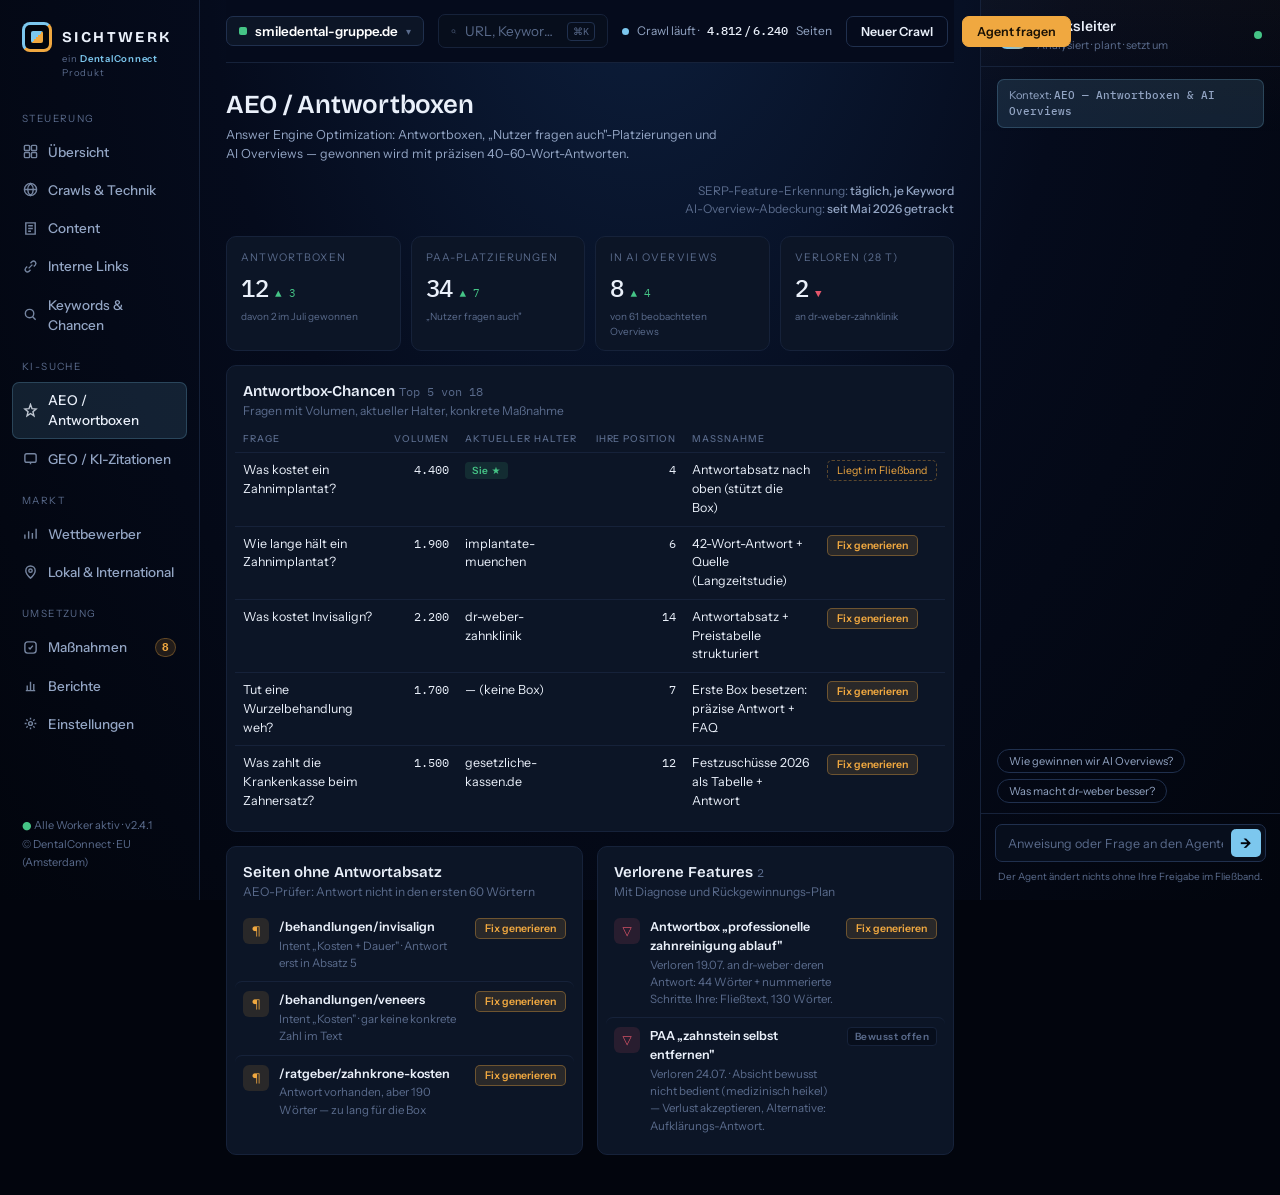
==== aeo.html @ bb18bc70 "SICHTWERK — SEO/AEO/GEO-Prototyp (ein DentalConnect Produkt) 12 Routen, gemeinsamer Datenlayer (loca" ====
<!DOCTYPE html>
<html lang="de" data-theme="dark">
<head>
<meta charset="UTF-8">
<meta name="viewport" content="width=device-width, initial-scale=1.0">
<title>SICHTWERK — AEO / Antwortboxen</title>
<link rel="preconnect" href="https://fonts.googleapis.com">
<link rel="preconnect" href="https://fonts.gstatic.com" crossorigin>
<link href="https://fonts.googleapis.com/css2?family=Bricolage+Grotesque:opsz,wght@12..96,500;12..96,600;12..96,700&family=Instrument+Sans:wght@400;500;600&family=IBM+Plex+Mono:wght@400;500&display=swap" rel="stylesheet">
<link rel="stylesheet" href="assets/werk.css">
</head>
<body>
<div class="app">
  <nav class="nav" id="navRoot" aria-label="Hauptnavigation"></nav>

  <main class="main">
    <div class="topbar" id="topbarRoot"></div>

    <header class="page-head">
      <div>
        <h1>AEO / Antwortboxen</h1>
        <div class="lede">Answer Engine Optimization: Antwortboxen, „Nutzer fragen auch"-Platzierungen und AI Overviews — gewonnen wird mit präzisen 40–60-Wort-Antworten.</div>
      </div>
      <div class="page-meta">SERP-Feature-Erkennung: <b>täglich, je Keyword</b><br>AI-Overview-Abdeckung: <b>seit Mai 2026 getrackt</b></div>
    </header>

    <section class="scores four" aria-label="Kennzahlen">
      <div class="score"><div class="score-label">Antwortboxen</div><div class="score-row"><span class="score-val">12</span><span class="score-delta up">▲ 3</span></div><div class="score-vs">davon 2 im Juli gewonnen</div></div>
      <div class="score"><div class="score-label">PAA-Platzierungen</div><div class="score-row"><span class="score-val">34</span><span class="score-delta up">▲ 7</span></div><div class="score-vs">„Nutzer fragen auch"</div></div>
      <div class="score"><div class="score-label">In AI Overviews</div><div class="score-row"><span class="score-val">8</span><span class="score-delta up">▲ 4</span></div><div class="score-vs">von 61 beobachteten Overviews</div></div>
      <div class="score"><div class="score-label">Verloren (28 T)</div><div class="score-row"><span class="score-val">2</span><span class="score-delta down">▼</span></div><div class="score-vs">an dr-weber-zahnklinik</div></div>
    </section>

    <section class="panel" aria-label="Antwortbox-Chancen">
      <div class="panel-head"><div><div class="panel-title">Antwortbox-Chancen <span class="cnt">Top 5 von 18</span></div><div class="panel-sub">Fragen mit Volumen, aktueller Halter, konkrete Maßnahme</div></div></div>
      <div class="tblwrap">
        <table class="tbl">
          <thead><tr><th>Frage</th><th style="text-align:right">Volumen</th><th>Aktueller Halter</th><th>Ihre Position</th><th>Maßnahme</th><th></th></tr></thead>
          <tbody>
            <tr><td>Was kostet ein Zahnimplantat?</td><td class="num">4.400</td><td><span class="tag tag-good">Sie ★</span></td><td class="num">4</td><td>Antwortabsatz nach oben (stützt die Box)</td><td><span class="inband">Liegt im Fließband</span></td></tr>
            <tr><td>Wie lange hält ein Zahnimplantat?</td><td class="num">1.900</td><td>implantate-muenchen</td><td class="num">6</td><td>42-Wort-Antwort + Quelle (Langzeitstudie)</td><td><button class="fixbtn" data-fix="AEO" data-title="Antwort: Haltbarkeit Implantat" data-url="/behandlungen/zahnimplantate">Fix generieren</button></td></tr>
            <tr><td>Was kostet Invisalign?</td><td class="num">2.200</td><td>dr-weber-zahnklinik</td><td class="num">14</td><td>Antwortabsatz + Preistabelle strukturiert</td><td><button class="fixbtn" data-fix="AEO" data-title="Antwort: Invisalign-Kosten" data-url="/behandlungen/invisalign">Fix generieren</button></td></tr>
            <tr><td>Tut eine Wurzelbehandlung weh?</td><td class="num">1.700</td><td>— (keine Box)</td><td class="num">7</td><td>Erste Box besetzen: präzise Antwort + FAQ</td><td><button class="fixbtn" data-fix="AEO" data-title="Antwort: Wurzelbehandlung Schmerzen" data-url="/behandlungen/wurzelbehandlung">Fix generieren</button></td></tr>
            <tr><td>Was zahlt die Krankenkasse beim Zahnersatz?</td><td class="num">1.500</td><td>gesetzliche-kassen.de</td><td class="num">12</td><td>Festzuschüsse 2026 als Tabelle + Antwort</td><td><button class="fixbtn" data-fix="AEO" data-title="Antwort: Festzuschüsse Zahnersatz 2026" data-url="/ratgeber/kassenleistungen">Fix generieren</button></td></tr>
          </tbody>
        </table>
      </div>
    </section>

    <div class="duo-even">
      <section class="panel" aria-label="Antwortabsatz-Prüfung">
        <div class="panel-head"><div><div class="panel-title">Seiten ohne Antwortabsatz</div><div class="panel-sub">AEO-Prüfer: Antwort nicht in den ersten 60 Wörtern</div></div></div>
        <div class="list">
          <div class="li"><div class="li-ico ico-act">¶</div><div class="li-body"><div class="li-title">/behandlungen/invisalign</div><div class="li-sub">Intent „Kosten + Dauer" · Antwort erst in Absatz 5</div></div><div class="li-side"><button class="fixbtn" data-fix="AEO" data-title="Antwortabsatz Invisalign" data-url="/behandlungen/invisalign">Fix generieren</button></div></div>
          <div class="li"><div class="li-ico ico-act">¶</div><div class="li-body"><div class="li-title">/behandlungen/veneers</div><div class="li-sub">Intent „Kosten" · gar keine konkrete Zahl im Text</div></div><div class="li-side"><button class="fixbtn" data-fix="AEO" data-title="Antwortabsatz Veneers" data-url="/behandlungen/veneers">Fix generieren</button></div></div>
          <div class="li"><div class="li-ico ico-act">¶</div><div class="li-body"><div class="li-title">/ratgeber/zahnkrone-kosten</div><div class="li-sub">Antwort vorhanden, aber 190 Wörter — zu lang für die Box</div></div><div class="li-side"><button class="fixbtn" data-fix="AEO" data-title="Antwort kürzen: Zahnkrone" data-url="/ratgeber/zahnkrone-kosten">Fix generieren</button></div></div>
        </div>
      </section>

      <section class="panel" aria-label="Verluste">
        <div class="panel-head"><div><div class="panel-title">Verlorene Features <span class="cnt">2</span></div><div class="panel-sub">Mit Diagnose und Rückgewinnungs-Plan</div></div></div>
        <div class="list">
          <div class="li"><div class="li-ico ico-crit">▽</div><div class="li-body"><div class="li-title">Antwortbox „professionelle zahnreinigung ablauf"</div><div class="li-sub">Verloren 19.07. an dr-weber · deren Antwort: 44 Wörter + nummerierte Schritte. Ihre: Fließtext, 130 Wörter.</div></div><div class="li-side"><button class="fixbtn" data-fix="AEO" data-title="Rückgewinnung: PZR-Ablauf strukturieren" data-url="/behandlungen/prophylaxe">Fix generieren</button></div></div>
          <div class="li"><div class="li-ico ico-crit">▽</div><div class="li-body"><div class="li-title">PAA „zahnstein selbst entfernen"</div><div class="li-sub">Verloren 24.07. · Absicht bewusst nicht bedient (medizinisch heikel) — Verlust akzeptieren, Alternative: Aufklärungs-Antwort.</div></div><div class="li-side"><span class="tag tag-mut">Bewusst offen</span></div></div>
        </div>
      </section>
    </div>
  </main>

  <aside class="dock" id="dockRoot" aria-label="KI-Agent"></aside>
</div>

<script src="assets/werk.js"></script>
<script>
WERK.init({
  page: "aeo",
  dock: {
    context: "AEO — Antwortboxen &amp; AI Overviews",
    chips: ["Wie gewinnen wir AI Overviews?", "Was macht dr-weber besser?"],
    canned: {
      "wie gewinnen wir ai overviews?": "In den 61 beobachteten Overviews Ihres Marktes zitiert Google bevorzugt Seiten mit: klarer Frage-als-H2, Antwort in 40–60 Wörtern direkt darunter, und mindestens einer belegten Zahl. Ihre 8 Platzierungen folgen exakt diesem Muster. Ich habe 6 weitere Seiten identifiziert, die nur die Struktur-Umstellung brauchen — als Serie generierbar.",
      "was macht dr-weber besser?": "Bei Antwortboxen: kürzere, strukturiertere Antworten (Ø 45 Wörter vs. Ihre 110) und nummerierte Listen bei Ablauf-Fragen. Inhaltlich sind Sie stärker — es ist reine Formatierung. Die PZR-Rückgewinnung liegt bereit; dasselbe Muster passt auf 4 weitere Ihrer Seiten.",
    },
  },
});
WERK.bindFixButtons();
</script>
</body>
</html>
---- assets/werk.css ----
/* ==========================================================================
   SICHTWERK · ein DentalConnect Produkt — gemeinsames Stylesheet
   CI: DentalConnect Tech-Luxus-Dark (Navy #02050d→#0d1f3d, Cyan-Primary)
   Semantik: Cyan = Messung/Maschine · Bernstein = wartet auf Freigabe ·
   Grün = live/gesund · Rot = kritisch
   ========================================================================== */
:root {
  --bg0:       #02050D;
  --bg:        #050B1C;
  --panel:     #0C1526;
  --raised:    #132036;
  --inset:     #070E1C;
  --line:      #20304E;
  --line-soft: #16223A;

  --ink:       #EAF0FA;
  --ink-2:     #93A5C4;
  --ink-3:     #5A6B8C;

  --measure:      #7CC7EE;                 /* DentalConnect Primary (dark) */
  --measure-dim:  rgba(124,199,238,.13);
  --act:          #F0A840;
  --act-dim:      rgba(240,168,64,.13);

  --good:      #45C486;
  --good-dim:  rgba(69,196,134,.13);
  --crit:      #E4566B;
  --crit-dim:  rgba(228,86,107,.13);
  --warn:      #D9A03C;
  --warn-dim:  rgba(217,160,60,.13);

  /* Kategoriale Chart-Serien — validiert auf Surface #0C1526 */
  --s1: #3987e5; --s2: #d95926; --s3: #199e70; --s4: #c98500;

  --font-display: "Bricolage Grotesque", "Avenir Next", system-ui, sans-serif;
  --font-body: "Instrument Sans", "Helvetica Neue", system-ui, sans-serif;
  --font-mono: "IBM Plex Mono", "SF Mono", ui-monospace, monospace;

  --r: 10px;
  --r-sm: 7px;
}

* { margin: 0; padding: 0; box-sizing: border-box; }
html { color-scheme: dark; }
body {
  background: var(--bg0) radial-gradient(ellipse at 50% -10%, #0d1f3d 0%, #050b1c 48%, #02050d 100%) fixed;
  color: var(--ink);
  font-family: var(--font-body); font-size: 13.5px; line-height: 1.5;
  -webkit-font-smoothing: antialiased; overflow-x: hidden;
}
::selection { background: rgba(124,199,238,.28); }
button { font-family: inherit; cursor: pointer; }
a { color: inherit; }

.app { display: grid; grid-template-columns: 216px minmax(0,1fr) 336px; min-height: 100vh; }

/* ==== Navigation ========================================================= */
.nav {
  border-right: 1px solid var(--line-soft); padding: 18px 12px;
  display: flex; flex-direction: column; gap: 2px;
  position: sticky; top: 0; height: 100vh; overflow-y: auto;
}
.brand { display: flex; align-items: center; gap: 10px; padding: 4px 10px 4px; text-decoration: none; }
.brand-mark {
  width: 30px; height: 30px; border-radius: 8px; flex: none;
  background: linear-gradient(135deg, var(--measure) 0 50%, var(--act) 50% 100%); position: relative;
}
.brand-mark::after { content: ""; position: absolute; inset: 3px; border-radius: 5px; background: var(--bg0); }
.brand-mark::before {
  content: ""; position: absolute; inset: 9px; z-index: 1; border-radius: 2px;
  background: linear-gradient(135deg, var(--measure) 0 50%, var(--act) 50% 100%);
}
.brand-name { font-family: var(--font-display); font-weight: 700; font-size: 15px; letter-spacing: .16em; }
.brand-by {
  padding: 0 10px 14px 50px; margin-top: -6px;
  font-size: 9.5px; letter-spacing: .08em; color: var(--ink-3);
}
.brand-by b { color: var(--measure); font-weight: 600; }
.nav-group-label { font-size: 10px; letter-spacing: .14em; text-transform: uppercase; color: var(--ink-3); padding: 14px 10px 6px; }
.nav-item {
  display: flex; align-items: center; gap: 10px; padding: 7px 10px; border-radius: var(--r-sm);
  color: var(--ink-2); text-decoration: none; font-weight: 500; border: 1px solid transparent;
}
.nav-item:hover { background: var(--panel); color: var(--ink); }
.nav-item.active { background: var(--measure-dim); color: var(--ink); border-color: rgba(124,199,238,.22); }
.nav-item svg { width: 15px; height: 15px; flex: none; opacity: .8; }
.nav-badge {
  margin-left: auto; font-family: var(--font-mono); font-size: 10.5px;
  background: var(--act-dim); color: var(--act); border: 1px solid rgba(240,168,64,.3);
  padding: 0 6px; border-radius: 20px; line-height: 17px;
}
.nav-foot { margin-top: auto; padding: 10px; font-size: 11px; color: var(--ink-3); line-height: 1.7; }
.nav-foot .dot { color: var(--good); }

/* ==== Topbar ============================================================= */
.main { padding: 0 26px 40px; min-width: 0; }
.topbar {
  display: flex; align-items: center; gap: 14px; padding: 14px 0;
  border-bottom: 1px solid var(--line-soft);
  position: sticky; top: 0; background: var(--bg); z-index: 30;
}
.proj {
  display: flex; align-items: center; gap: 8px; background: var(--panel);
  border: 1px solid var(--line); border-radius: var(--r-sm); padding: 6px 12px;
  font-weight: 600; white-space: nowrap; flex: none;
}
.proj-fav { width: 8px; height: 8px; border-radius: 2px; background: var(--good); }
.proj .chev { color: var(--ink-3); font-size: 10px; }
.search {
  flex: 0 1 300px; min-width: 170px; display: flex; align-items: center; gap: 8px;
  background: var(--inset); border: 1px solid var(--line-soft);
  border-radius: var(--r-sm); padding: 6px 12px; color: var(--ink-3);
  white-space: nowrap; overflow: hidden;
}
.search .q { overflow: hidden; text-overflow: ellipsis; }
.search kbd { margin-left: auto; font-family: var(--font-mono); font-size: 10px; border: 1px solid var(--line); border-radius: 4px; padding: 1px 5px; }
.crawl-chip { display: flex; align-items: center; gap: 8px; margin-left: auto; font-size: 12px; color: var(--ink-2); white-space: nowrap; }
.crawl-chip .pulse { width: 7px; height: 7px; border-radius: 50%; background: var(--measure); animation: pulse 1.6s ease-in-out infinite; }
@keyframes pulse { 50% { opacity: .3; } }
.crawl-chip b { color: var(--ink); font-family: var(--font-mono); font-weight: 500; }
.crumbs { display: flex; align-items: center; gap: 7px; font-size: 12.5px; color: var(--ink-3); min-width: 0; }
.crumbs a { text-decoration: none; color: var(--ink-2); }
.crumbs a:hover { color: var(--ink); }
.crumbs .here { color: var(--ink); font-family: var(--font-mono); font-size: 12px; overflow: hidden; text-overflow: ellipsis; white-space: nowrap; }
.topbar .spacer { margin-left: auto; }

.btn {
  border: 1px solid var(--line); background: var(--panel); color: var(--ink);
  border-radius: var(--r-sm); padding: 7px 14px; font-weight: 600; font-size: 12.5px;
  white-space: nowrap; flex: none; text-decoration: none; display: inline-block;
}
.btn:hover { border-color: var(--ink-3); }
.btn-primary { background: var(--act); border-color: var(--act); color: #1A1104; }
.btn-primary:hover { background: #F7B65C; border-color: #F7B65C; }
.btn-ghost { background: transparent; }

/* ==== Seitenkopf ========================================================= */
.page-head { padding: 26px 0 18px; display: flex; align-items: flex-end; gap: 18px; flex-wrap: wrap; }
.page-head h1 { font-family: var(--font-display); font-size: 26px; font-weight: 600; letter-spacing: -.01em; line-height: 1.2; }
.page-head h1 .await { color: var(--act); }
.page-head h1 .host { color: var(--ink-3); font-weight: 500; }
.page-head .lede { font-size: 12.5px; color: var(--ink-2); margin-top: 6px; max-width: 62ch; }
.page-meta { margin-left: auto; text-align: right; font-size: 12px; color: var(--ink-3); white-space: nowrap; }
.page-meta b { color: var(--ink-2); font-weight: 500; }
.chips { display: flex; gap: 7px; flex-wrap: wrap; margin-top: 10px; }
.chip {
  display: inline-flex; align-items: center; gap: 6px; font-size: 11px; font-family: var(--font-mono);
  border: 1px solid var(--line); border-radius: 20px; padding: 2px 10px; color: var(--ink-2);
}
.chip i { width: 6px; height: 6px; border-radius: 50%; flex: none; }
.chip.ok i { background: var(--good); }
.chip.warn i { background: var(--warn); }
.chip.meas i { background: var(--measure); }
.chip.bad i { background: var(--crit); }

/* ==== Kennzahlen-Kacheln ================================================= */
.scores { display: grid; grid-template-columns: repeat(6, 1fr); gap: 10px; }
.scores.four { grid-template-columns: repeat(4, 1fr); }
.score { background: var(--panel); border: 1px solid var(--line-soft); border-radius: var(--r); padding: 13px 14px 11px; position: relative; overflow: hidden; }
.score:hover { border-color: var(--line); }
.score-label { font-size: 10.5px; letter-spacing: .1em; text-transform: uppercase; color: var(--ink-3); }
.score-row { display: flex; align-items: baseline; gap: 7px; margin-top: 4px; }
.score-val { font-family: var(--font-mono); font-size: 24px; font-weight: 500; letter-spacing: -.02em; }
.score-val small { font-size: 12px; color: var(--ink-3); }
.score-delta { font-family: var(--font-mono); font-size: 11px; }
.score-delta.up { color: var(--good); }
.score-delta.down { color: var(--crit); }
.score-spark { position: absolute; right: 10px; bottom: 10px; opacity: .9; }
.score-bar { height: 3px; border-radius: 2px; background: var(--inset); margin-top: 9px; overflow: hidden; max-width: 72%; }
.score-bar i { display: block; height: 100%; border-radius: 2px; background: var(--measure); }
.score-vs { font-size: 10px; color: var(--ink-3); margin-top: 3px; }

/* ==== Panels ============================================================= */
.panel { background: var(--panel); border: 1px solid var(--line-soft); border-radius: var(--r); margin-top: 14px; }
.panel-head { display: flex; align-items: center; gap: 12px; padding: 14px 16px 0; flex-wrap: wrap; }
.panel-title { font-family: var(--font-display); font-size: 15px; font-weight: 600; }
.panel-title .cnt { color: var(--ink-3); font-family: var(--font-mono); font-size: 12px; font-weight: 400; }
.panel-sub { font-size: 12px; color: var(--ink-3); }
.panel-body { padding: 12px 16px 16px; }
.tabs { display: flex; gap: 2px; background: var(--inset); border-radius: var(--r-sm); padding: 3px; margin-left: auto; }
.tab { border: 0; background: transparent; color: var(--ink-2); padding: 5px 12px; border-radius: 5px; font-size: 12px; font-weight: 600; white-space: nowrap; }
.tab.active { background: var(--raised); color: var(--ink); box-shadow: 0 1px 3px rgba(0,0,0,.35); }
.ranges { display: flex; gap: 2px; margin-left: auto; }
.range { border: 0; background: transparent; color: var(--ink-3); font-family: var(--font-mono); font-size: 11px; padding: 4px 8px; border-radius: 5px; }
.range.active { color: var(--ink); background: var(--raised); }

/* ==== Chart ============================================================== */
.chart-wrap { padding: 8px 8px 4px; position: relative; }
.chart-svg { display: block; width: 100%; height: auto; }
.chart-legend { display: flex; gap: 18px; padding: 0 16px 14px; flex-wrap: wrap; font-size: 12px; color: var(--ink-2); }
.leg { display: flex; align-items: center; gap: 7px; }
.leg i { width: 14px; height: 3px; border-radius: 2px; display: block; }
.leg b { color: var(--ink); font-weight: 600; }
.leg .ev {
  width: 15px; height: 15px; border-radius: 50%; display: grid; place-items: center;
  background: var(--good-dim); color: var(--good); border: 1px solid rgba(69,196,134,.4);
  font-family: var(--font-mono); font-size: 9px;
}
.tooltip {
  position: absolute; pointer-events: none; z-index: 40;
  background: var(--raised); border: 1px solid var(--line); border-radius: 8px;
  padding: 9px 12px; min-width: 185px; box-shadow: 0 8px 24px rgba(0,0,0,.45);
  opacity: 0; transition: opacity .12s; font-size: 12px;
}
.tooltip.show { opacity: 1; }
.tooltip .tt-date { color: var(--ink-3); font-family: var(--font-mono); font-size: 10.5px; margin-bottom: 5px; }
.tooltip .tt-row { display: flex; align-items: center; gap: 7px; padding: 1.5px 0; }
.tooltip .tt-row i { width: 8px; height: 8px; border-radius: 2px; }
.tooltip .tt-row b { margin-left: auto; font-family: var(--font-mono); font-weight: 500; }
.tooltip .tt-ev { margin-top: 5px; padding-top: 5px; border-top: 1px solid var(--line-soft); color: var(--good); font-size: 11px; }

/* ==== Horizontale Balken (eine Farbe = eine Größe) ======================= */
.hbars { display: flex; flex-direction: column; gap: 9px; }
.hbar { display: grid; grid-template-columns: 150px 1fr 64px; align-items: center; gap: 10px; font-size: 12px; }
.hbar .hb-label { color: var(--ink-2); overflow: hidden; text-overflow: ellipsis; white-space: nowrap; }
.hbar .hb-track { height: 10px; border-radius: 3px; background: var(--inset); overflow: hidden; }
.hbar .hb-fill { display: block; height: 100%; border-radius: 3px; background: var(--measure); min-width: 2px; }
.hbar .hb-val { font-family: var(--font-mono); font-size: 11.5px; text-align: right; color: var(--ink); }

/* ==== Fließband ========================================================== */
.band-head-note { margin-left: auto; display: flex; gap: 14px; font-size: 11.5px; color: var(--ink-3); }
.band-head-note .k { display: flex; align-items: center; gap: 6px; }
.band-head-note .k i { width: 8px; height: 8px; border-radius: 50%; }
.band { display: grid; grid-template-columns: repeat(4, 1fr); gap: 0; padding: 14px 10px 16px; }
.lane { padding: 0 8px; min-width: 0; }
.lane + .lane { border-left: 1px dashed var(--line-soft); }
.lane-head {
  display: flex; align-items: center; gap: 8px; padding: 2px 4px 10px;
  font-size: 11px; letter-spacing: .1em; text-transform: uppercase; color: var(--ink-2);
}
.lane-head .cnt { font-family: var(--font-mono); color: var(--ink-3); margin-left: auto; letter-spacing: 0; }
.lane-head::before { content: ""; width: 8px; height: 8px; border-radius: 50%; flex: none; }
.lane[data-stage="erkannt"]  .lane-head::before { background: var(--measure); }
.lane[data-stage="generiert"] .lane-head::before { background: var(--measure); opacity: .55; }
.lane[data-stage="pruefung"] .lane-head::before { background: var(--act); }
.lane[data-stage="live"]     .lane-head::before { background: var(--good); }
.card {
  background: var(--inset); border: 1px solid var(--line-soft); border-radius: var(--r-sm);
  padding: 10px 11px; margin-bottom: 8px; transition: opacity .3s, transform .3s;
}
.lane[data-stage="pruefung"] .card { border-color: rgba(240,168,64,.28); background: rgba(240,168,64,.05); }
.lane[data-stage="live"] .card { opacity: .82; }
.card-type { display: flex; align-items: center; gap: 7px; font-size: 10.5px; letter-spacing: .06em; text-transform: uppercase; color: var(--ink-3); margin-bottom: 6px; }
.card-type .tchip {
  font-family: var(--font-mono); font-size: 10px; letter-spacing: 0; text-transform: none;
  color: var(--measure); background: var(--measure-dim); padding: 0 6px; border-radius: 4px; line-height: 16px;
}
.card-url { font-family: var(--font-mono); font-size: 11px; color: var(--ink-2); margin-bottom: 6px; word-break: break-all; }
.card-url a { color: inherit; text-decoration: none; border-bottom: 1px dotted var(--ink-3); }
.card-url a:hover { color: var(--measure); border-color: var(--measure); }
.card-diff { font-size: 12px; }
.card-diff del, .hdiff del { color: var(--ink-3); text-decoration: line-through; text-decoration-color: var(--crit); }
.card-diff ins, .hdiff ins { color: var(--ink); text-decoration: none; background: var(--good-dim); border-radius: 3px; padding: 0 3px; }
.card-note { font-size: 11.5px; color: var(--ink-2); }
.card-actions { display: flex; gap: 6px; margin-top: 9px; }
.card-actions .approve { flex: 1; border: 0; border-radius: 5px; padding: 5px 0; background: var(--act); color: #1A1104; font-weight: 600; font-size: 11.5px; }
.card-actions .approve:hover { background: #F7B65C; }
.card-actions .reject { border: 1px solid var(--line); background: transparent; color: var(--ink-2); border-radius: 5px; padding: 5px 10px; font-size: 11.5px; }
.card-actions .reject:hover { color: var(--crit); border-color: var(--crit); }
.card-live-meta { display: flex; align-items: center; gap: 6px; margin-top: 8px; font-size: 10.5px; color: var(--good); }
.card.leaving { opacity: 0; transform: translateX(24px); }
.card.entering { animation: enter .35s ease; }
@keyframes enter { from { opacity: 0; transform: translateY(8px); } }

/* ==== Listen ============================================================= */
.tri { display: grid; grid-template-columns: 1fr 1fr 1fr; gap: 14px; margin-top: 14px; }
.duo { display: grid; grid-template-columns: minmax(0,1.35fr) minmax(0,1fr); gap: 14px; margin-top: 14px; }
.duo-even { display: grid; grid-template-columns: 1fr 1fr; gap: 14px; margin-top: 14px; }
.tri .panel, .duo .panel, .duo-even .panel { margin-top: 0; }
.list { padding: 8px 8px 10px; }
.li { display: flex; align-items: flex-start; gap: 10px; padding: 9px 8px; border-radius: var(--r-sm); }
.li:hover { background: var(--inset); }
.li + .li { border-top: 1px solid var(--line-soft); }
.li-ico { width: 26px; height: 26px; border-radius: 6px; flex: none; display: grid; place-items: center; font-size: 12px; }
.li-body { min-width: 0; flex: 1; }
.li-title { font-weight: 600; font-size: 12.5px; }
.li-title a { text-decoration: none; }
.li-title a:hover { color: var(--measure); }
.li-sub { font-size: 11.5px; color: var(--ink-3); margin-top: 1px; }
.li-kpi { font-family: var(--font-mono); font-size: 11.5px; white-space: nowrap; text-align: right; }
.li-kpi small { display: block; color: var(--ink-3); font-size: 10px; }
.li-side { flex: none; text-align: right; display: flex; flex-direction: column; align-items: flex-end; gap: 5px; }
.ico-good { background: var(--good-dim); color: var(--good); }
.ico-crit { background: var(--crit-dim); color: var(--crit); }
.ico-act  { background: var(--act-dim); color: var(--act); }
.ico-meas { background: var(--measure-dim); color: var(--measure); }
.li-sev {
  flex: none; width: 60px; text-align: center; font-size: 9.5px; letter-spacing: .08em;
  text-transform: uppercase; font-weight: 600; border-radius: 4px; padding: 2px 0; margin-top: 2px;
}
.sev-crit { background: var(--crit-dim); color: var(--crit); }
.sev-hoch { background: var(--warn-dim); color: var(--warn); }
.sev-mittel { background: var(--measure-dim); color: var(--measure); }
.roi { font-family: var(--font-mono); font-size: 11.5px; }
.roi small { display: block; color: var(--ink-3); font-size: 9.5px; }
.fixbtn {
  border: 1px solid rgba(240,168,64,.35); background: var(--act-dim); color: var(--act);
  border-radius: 5px; padding: 3px 9px; font-size: 10.5px; font-weight: 600;
}
.fixbtn:hover { background: rgba(240,168,64,.22); }
.fixbtn[disabled] { opacity: .55; cursor: default; }
.inband { font-size: 10.5px; color: var(--act); border: 1px dashed rgba(240,168,64,.35); border-radius: 5px; padding: 3px 9px; white-space: nowrap; }

/* ==== Tabellen =========================================================== */
.tblwrap { overflow-x: auto; padding: 6px 8px 12px; }
.tbl { width: 100%; border-collapse: collapse; font-size: 12.5px; }
.tbl th {
  text-align: left; font-size: 9.5px; letter-spacing: .1em; text-transform: uppercase;
  color: var(--ink-3); font-weight: 500; padding: 6px 8px; white-space: nowrap;
}
.tbl td { padding: 8px; border-top: 1px solid var(--line-soft); vertical-align: top; }
.tbl .num { font-family: var(--font-mono); font-size: 11.5px; text-align: right; white-space: nowrap; }
.tbl .mono { font-family: var(--font-mono); font-size: 11.5px; }
.tbl .tr-up { color: var(--good); }
.tbl .tr-dn { color: var(--crit); }
.tbl .feat { font-size: 10px; color: var(--act); }
.tbl a { text-decoration: none; border-bottom: 1px dotted var(--ink-3); }
.tbl a:hover { color: var(--measure); border-color: var(--measure); }
.tbl tr:hover td { background: var(--inset); }
.tag { display: inline-block; font-size: 10px; font-weight: 600; letter-spacing: .05em; border-radius: 4px; padding: 1px 7px; }
.tag-good { background: var(--good-dim); color: var(--good); }
.tag-warn { background: var(--warn-dim); color: var(--warn); }
.tag-crit { background: var(--crit-dim); color: var(--crit); }
.tag-meas { background: var(--measure-dim); color: var(--measure); }
.tag-mut  { background: var(--inset); color: var(--ink-3); border: 1px solid var(--line-soft); }

/* ==== Seitenprofil / Key-Value =========================================== */
.prof { padding: 6px 16px 14px; }
.prof-sec { padding: 10px 0; }
.prof-sec + .prof-sec { border-top: 1px solid var(--line-soft); }
.prof-label { font-size: 10px; letter-spacing: .12em; text-transform: uppercase; color: var(--ink-3); margin-bottom: 7px; }
.kv { display: flex; align-items: baseline; gap: 10px; padding: 2.5px 0; font-size: 12.5px; }
.kv .k { color: var(--ink-2); flex: none; width: 92px; }
.kv .v { min-width: 0; }
.kv .v.mono { font-family: var(--font-mono); font-size: 11.5px; }
.lenbar { display: inline-block; width: 54px; height: 4px; border-radius: 2px; background: var(--inset); vertical-align: 2px; margin-left: 8px; overflow: hidden; }
.lenbar i { display: block; height: 100%; background: var(--good); border-radius: 2px; }
.lenbar.over i { background: var(--crit); }
.ok-mark { color: var(--good); font-size: 11px; }
.schema-chip {
  display: inline-block; font-family: var(--font-mono); font-size: 10.5px;
  background: var(--measure-dim); color: var(--measure); border-radius: 4px;
  padding: 1px 7px; margin: 0 4px 4px 0;
}

/* ==== Diff-Historie ====================================================== */
.hist { padding: 6px 16px 18px; }
.hentry { display: flex; gap: 14px; position: relative; padding: 12px 0; }
.hentry + .hentry { border-top: 1px solid var(--line-soft); }
.hmark { flex: none; width: 30px; height: 30px; border-radius: 50%; margin-top: 2px; display: grid; place-items: center; font-family: var(--font-mono); font-size: 11px; font-weight: 500; }
.hmark.live { background: var(--good-dim); color: var(--good); border: 1px solid rgba(69,196,134,.4); }
.hmark.watch { background: var(--act-dim); color: var(--act); border: 1px solid rgba(240,168,64,.4); }
.hmark.back { background: var(--inset); color: var(--ink-3); border: 1px solid var(--line); }
.hbody { flex: 1; min-width: 0; }
.hrow1 { display: flex; align-items: baseline; gap: 10px; flex-wrap: wrap; }
.htitle { font-weight: 600; font-size: 13px; }
.hdate { font-family: var(--font-mono); font-size: 10.5px; color: var(--ink-3); }
.hbadge { font-size: 10px; font-weight: 600; letter-spacing: .06em; text-transform: uppercase; border-radius: 4px; padding: 1.5px 7px; }
.hbadge.works { background: var(--good-dim); color: var(--good); }
.hbadge.watch { background: var(--act-dim); color: var(--act); }
.hbadge.none { background: var(--inset); color: var(--ink-3); border: 1px solid var(--line-soft); }
.hdiff { margin-top: 7px; background: var(--inset); border: 1px solid var(--line-soft); border-radius: var(--r-sm); padding: 8px 11px; font-size: 12px; }
.himpact { margin-top: 7px; display: flex; gap: 16px; flex-wrap: wrap; font-size: 11.5px; color: var(--ink-2); }
.himpact b { font-family: var(--font-mono); font-weight: 500; color: var(--ink); }
.himpact .pos { color: var(--good); }
.hside { flex: none; display: flex; flex-direction: column; gap: 6px; align-items: flex-end; }
.rollback { border: 1px solid var(--line); background: transparent; color: var(--ink-2); border-radius: 5px; padding: 4px 10px; font-size: 10.5px; }
.rollback:hover { color: var(--crit); border-color: var(--crit); }
.hwho { font-size: 10px; color: var(--ink-3); }

/* ==== NENNWERT-Banner ==================================================== */
.nw-banner {
  margin-top: 14px; display: flex; align-items: center; gap: 12px;
  background: linear-gradient(90deg, rgba(124,199,238,.10), rgba(124,199,238,.03));
  border: 1px solid rgba(124,199,238,.25); border-radius: var(--r); padding: 11px 16px;
  font-size: 12.5px; color: var(--ink-2); flex-wrap: wrap;
}
.nw-banner .nw-mark {
  font-family: var(--font-display); font-weight: 700; letter-spacing: .12em;
  color: var(--measure); font-size: 12px; flex: none;
}
.nw-banner b { color: var(--ink); font-weight: 600; }
.nw-banner .mono { font-family: var(--font-mono); font-size: 11px; }
.nw-banner a { color: var(--measure); }

/* ==== Autopilot-Stufen / Einstellungen =================================== */
.pilot { display: grid; grid-template-columns: repeat(4, 1fr); gap: 10px; padding: 12px 16px 16px; }
.pilot-opt {
  border: 1px solid var(--line-soft); border-radius: var(--r-sm); background: var(--inset);
  padding: 12px 13px; cursor: pointer; text-align: left;
}
.pilot-opt:hover { border-color: var(--line); }
.pilot-opt.active { border-color: rgba(240,168,64,.5); background: rgba(240,168,64,.06); }
.pilot-opt .p-lvl { font-family: var(--font-mono); font-size: 10px; color: var(--ink-3); }
.pilot-opt .p-name { font-weight: 600; font-size: 13px; margin: 3px 0 4px; }
.pilot-opt.active .p-name { color: var(--act); }
.pilot-opt .p-desc { font-size: 11px; color: var(--ink-2); line-height: 1.45; }
.conn { display: grid; grid-template-columns: 1fr 1fr; gap: 10px; padding: 12px 16px 16px; }
.conn-card { border: 1px solid var(--line-soft); border-radius: var(--r-sm); background: var(--inset); padding: 12px 13px; display: flex; gap: 10px; align-items: flex-start; }
.conn-card .c-ico { width: 30px; height: 30px; border-radius: 7px; flex: none; display: grid; place-items: center; font-weight: 700; font-family: var(--font-display); font-size: 12px; background: var(--measure-dim); color: var(--measure); }
.conn-card .c-body { flex: 1; min-width: 0; }
.conn-card .c-name { font-weight: 600; font-size: 12.5px; }
.conn-card .c-sub { font-size: 11px; color: var(--ink-3); margin-top: 1px; }

/* ==== Berichte =========================================================== */
.reports { display: grid; grid-template-columns: repeat(4, 1fr); gap: 10px; padding: 12px 16px 16px; }
.report-card { border: 1px solid var(--line-soft); border-radius: var(--r-sm); background: var(--inset); padding: 13px; display: flex; flex-direction: column; gap: 6px; }
.report-card .r-name { font-weight: 600; font-size: 13px; }
.report-card .r-desc { font-size: 11px; color: var(--ink-2); flex: 1; line-height: 1.45; }
.report-card .btn { text-align: center; }

/* ==== Agent-Dock ========================================================= */
.dock {
  border-left: 1px solid var(--line-soft); display: flex; flex-direction: column;
  position: sticky; top: 0; height: 100vh;
  background: linear-gradient(180deg, rgba(240,168,64,.03), transparent 140px);
}
.dock-head { padding: 16px 18px 12px; border-bottom: 1px solid var(--line-soft); display: flex; align-items: center; gap: 10px; }
.dock-ava {
  width: 28px; height: 28px; border-radius: 8px; flex: none;
  background: conic-gradient(from 220deg, var(--measure), var(--act), var(--measure));
  display: grid; place-items: center; font-size: 13px; color: var(--bg0); font-weight: 700;
  font-family: var(--font-display);
}
.dock-title { font-family: var(--font-display); font-weight: 600; font-size: 14px; }
.dock-sub { font-size: 11px; color: var(--ink-3); }
.dock-status { margin-left: auto; width: 8px; height: 8px; border-radius: 50%; background: var(--good); }
.dock-context {
  margin: 12px 16px 0; font-size: 11px; color: var(--ink-2);
  background: var(--measure-dim); border: 1px solid rgba(124,199,238,.22);
  border-radius: var(--r-sm); padding: 7px 11px;
}
.dock-context b { font-family: var(--font-mono); font-weight: 500; }
.dock-body { flex: 1; overflow-y: auto; padding: 14px 16px 8px; display: flex; flex-direction: column; gap: 12px; }
.msg { max-width: 92%; font-size: 12.5px; line-height: 1.55; }
.msg-user { align-self: flex-end; background: var(--raised); border: 1px solid var(--line); border-radius: 12px 12px 3px 12px; padding: 8px 12px; }
.msg-agent { align-self: flex-start; }
.msg-agent .who { font-size: 10px; letter-spacing: .1em; text-transform: uppercase; color: var(--ink-3); margin-bottom: 4px; }
.msg-agent .bubble { background: var(--inset); border: 1px solid var(--line-soft); border-radius: 3px 12px 12px 12px; padding: 10px 12px; }
.agent-steps { margin: 8px 0 2px; display: flex; flex-direction: column; gap: 5px; }
.agent-step { display: flex; gap: 8px; align-items: baseline; font-size: 12px; }
.agent-step .st { font-family: var(--font-mono); font-size: 10px; flex: none; width: 34px; }
.st.done { color: var(--good); }
.st.run  { color: var(--measure); }
.st.wait { color: var(--ink-3); }
.agent-cta {
  margin-top: 9px; display: inline-block; background: var(--act-dim);
  border: 1px solid rgba(240,168,64,.3); color: var(--act);
  border-radius: 6px; padding: 5px 10px; font-size: 11.5px; font-weight: 600; text-decoration: none;
}
.chips-q { display: flex; flex-wrap: wrap; gap: 6px; padding: 4px 16px 10px; }
.chip-q { border: 1px solid var(--line); background: transparent; color: var(--ink-2); border-radius: 20px; padding: 4px 11px; font-size: 11px; }
.chip-q:hover { border-color: var(--measure); color: var(--ink); }
.dock-input { padding: 10px 14px 16px; border-top: 1px solid var(--line-soft); }
.dock-field { display: flex; gap: 8px; background: var(--inset); border: 1px solid var(--line); border-radius: var(--r-sm); padding: 4px 4px 4px 12px; }
.dock-field input { flex: 1; background: transparent; border: 0; outline: 0; color: var(--ink); font-family: inherit; font-size: 12.5px; }
.dock-field input::placeholder { color: var(--ink-3); }
.dock-send { border: 0; background: var(--measure); color: var(--bg0); border-radius: 5px; width: 30px; height: 28px; font-weight: 700; }
.dock-note { font-size: 10px; color: var(--ink-3); margin-top: 7px; text-align: center; }

/* ==== Responsiv ========================================================== */
@media (max-width: 1400px) {
  .app { grid-template-columns: 200px minmax(0,1fr) 300px; }
  .scores { grid-template-columns: repeat(3, 1fr); }
  .reports, .pilot { grid-template-columns: 1fr 1fr; }
}
@media (max-width: 1150px) {
  .app { grid-template-columns: 64px minmax(0,1fr); }
  .nav .brand-name, .nav .nav-item span, .nav-group-label, .nav-foot, .nav-badge, .brand-by { display: none; }
  .nav-item { justify-content: center; }
  .dock { display: none; }
  .band { grid-template-columns: 1fr 1fr; }
  .lane { margin-bottom: 14px; }
  .lane + .lane { border-left: 0; }
  .duo, .duo-even { grid-template-columns: 1fr; }
}
@media (max-width: 760px) {
  .scores, .tri, .band, .reports, .pilot, .conn { grid-template-columns: 1fr; }
  .page-head { flex-direction: column; align-items: flex-start; }
  .page-meta { text-align: left; }
  .search { display: none; }
  .hbar { grid-template-columns: 100px 1fr 56px; }
}
@media (prefers-reduced-motion: reduce) {
  *, *::before, *::after { animation: none !important; transition: none !important; }
}
:focus-visible { outline: 2px solid var(--measure); outline-offset: 2px; border-radius: 4px; }
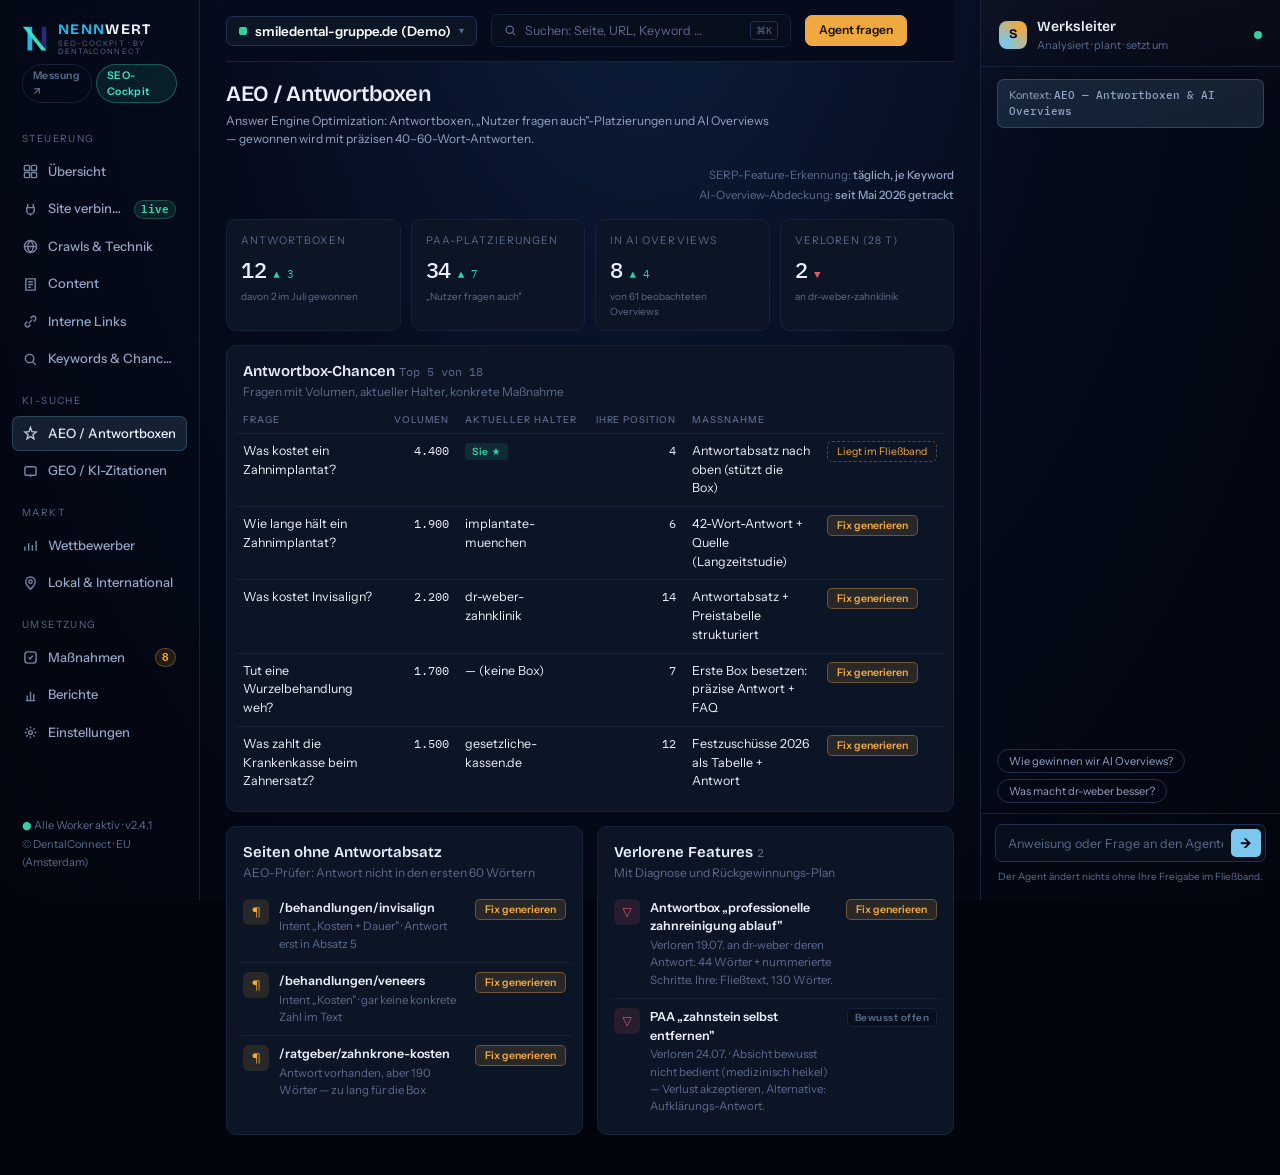
==== commit e8fecd7c: "NENNWERT SEO-Cockpit: Rebrand, SPA-Erkennung, Verifizierung, WP-Plugin, Live-Durchgriff, Tests - Ein" ====
--- a/aeo.html
+++ b/aeo.html
@@ -3,7 +3,7 @@
 <head>
 <meta charset="UTF-8">
 <meta name="viewport" content="width=device-width, initial-scale=1.0">
-<title>SICHTWERK — AEO / Antwortboxen</title>
+<title>NENNWERT SEO-Cockpit — AEO / Antwortboxen</title>
 <link rel="preconnect" href="https://fonts.googleapis.com">
 <link rel="preconnect" href="https://fonts.gstatic.com" crossorigin>
 <link href="https://fonts.googleapis.com/css2?family=Bricolage+Grotesque:opsz,wght@12..96,500;12..96,600;12..96,700&family=Instrument+Sans:wght@400;500;600&family=IBM+Plex+Mono:wght@400;500&display=swap" rel="stylesheet">
--- a/assets/werk.css
+++ b/assets/werk.css
@@ -22,8 +22,8 @@
   --act:          #F0A840;
   --act-dim:      rgba(240,168,64,.13);
 
-  --good:      #45C486;
-  --good-dim:  rgba(69,196,134,.13);
+  --good:      #34CFA4;            /* NENNWERT-Mint-Familie */
+  --good-dim:  rgba(52,207,164,.12);
   --crit:      #E4566B;
   --crit-dim:  rgba(228,86,107,.13);
   --warn:      #D9A03C;
@@ -60,27 +60,27 @@
   display: flex; flex-direction: column; gap: 2px;
   position: sticky; top: 0; height: 100vh; overflow-y: auto;
 }
-.brand { display: flex; align-items: center; gap: 10px; padding: 4px 10px 4px; text-decoration: none; }
-.brand-mark {
-  width: 30px; height: 30px; border-radius: 8px; flex: none;
-  background: linear-gradient(135deg, var(--measure) 0 50%, var(--act) 50% 100%); position: relative;
-}
-.brand-mark::after { content: ""; position: absolute; inset: 3px; border-radius: 5px; background: var(--bg0); }
-.brand-mark::before {
-  content: ""; position: absolute; inset: 9px; z-index: 1; border-radius: 2px;
-  background: linear-gradient(135deg, var(--measure) 0 50%, var(--act) 50% 100%);
-}
-.brand-name { font-family: var(--font-display); font-weight: 700; font-size: 15px; letter-spacing: .16em; }
-.brand-by {
-  padding: 0 10px 14px 50px; margin-top: -6px;
-  font-size: 9.5px; letter-spacing: .08em; color: var(--ink-3);
-}
-.brand-by b { color: var(--measure); font-weight: 600; }
+.brand { display: flex; align-items: center; gap: 10px; padding: 4px 10px 6px; text-decoration: none; }
+.brand .apex { width: 26px; height: 26px; flex: none; }
+.wordmark { display: inline-flex; flex-direction: column; line-height: 1.1; }
+.wordmark .wm-line { font-family: var(--font-display); font-weight: 700; font-size: 14.5px; letter-spacing: .09em; }
+.wordmark i { font-style: normal; color: #24B6E5; }
+.wordmark b { color: var(--ink); }
+.wordmark small { font-size: 7.5px; letter-spacing: .14em; color: var(--ink-3); margin-top: 2px; }
+.mod-switch { display: flex; gap: 4px; padding: 0 10px 12px; }
+.mod {
+  font-size: 10.5px; font-weight: 600; letter-spacing: .04em; text-decoration: none;
+  color: var(--ink-3); border: 1px solid var(--line-soft); border-radius: 20px; padding: 2.5px 10px;
+}
+.mod:hover { color: var(--ink); border-color: var(--line); }
+.mod.active { color: #3BE8C8; background: rgba(59,232,200,.09); border-color: rgba(59,232,200,.3); }
 .nav-group-label { font-size: 10px; letter-spacing: .14em; text-transform: uppercase; color: var(--ink-3); padding: 14px 10px 6px; }
 .nav-item {
   display: flex; align-items: center; gap: 10px; padding: 7px 10px; border-radius: var(--r-sm);
   color: var(--ink-2); text-decoration: none; font-weight: 500; border: 1px solid transparent;
-}
+  min-width: 0; font-size: 13px;
+}
+.nav-item span { white-space: nowrap; overflow: hidden; text-overflow: ellipsis; min-width: 0; }
 .nav-item:hover { background: var(--panel); color: var(--ink); }
 .nav-item.active { background: var(--measure-dim); color: var(--ink); border-color: rgba(124,199,238,.22); }
 .nav-item svg { width: 15px; height: 15px; flex: none; opacity: .8; }
@@ -110,9 +110,27 @@
   flex: 0 1 300px; min-width: 170px; display: flex; align-items: center; gap: 8px;
   background: var(--inset); border: 1px solid var(--line-soft);
   border-radius: var(--r-sm); padding: 6px 12px; color: var(--ink-3);
-  white-space: nowrap; overflow: hidden;
-}
-.search .q { overflow: hidden; text-overflow: ellipsis; }
+  white-space: nowrap; position: relative;
+}
+.search:focus-within { border-color: var(--measure); }
+.search input {
+  flex: 1; min-width: 0; background: transparent; border: 0; outline: 0;
+  color: var(--ink); font-family: inherit; font-size: 12.5px;
+}
+.search input::placeholder { color: var(--ink-3); }
+.search-drop {
+  display: none; position: absolute; left: -1px; right: -1px; top: calc(100% + 5px); z-index: 60;
+  background: var(--raised); border: 1px solid var(--line); border-radius: var(--r-sm);
+  box-shadow: 0 12px 32px rgba(0,0,0,.5); overflow: hidden;
+}
+.search-drop.show { display: block; }
+.sd-item {
+  display: flex; justify-content: space-between; align-items: baseline; gap: 10px;
+  padding: 8px 12px; text-decoration: none; font-size: 12.5px; color: var(--ink);
+}
+.sd-item span { overflow: hidden; text-overflow: ellipsis; white-space: nowrap; min-width: 0; }
+.sd-item small { color: var(--ink-3); font-size: 10.5px; flex: none; }
+.sd-item:hover, .sd-item.first { background: var(--measure-dim); }
 .search kbd { margin-left: auto; font-family: var(--font-mono); font-size: 10px; border: 1px solid var(--line); border-radius: 4px; padding: 1px 5px; }
 .crawl-chip { display: flex; align-items: center; gap: 8px; margin-left: auto; font-size: 12px; color: var(--ink-2); white-space: nowrap; }
 .crawl-chip .pulse { width: 7px; height: 7px; border-radius: 50%; background: var(--measure); animation: pulse 1.6s ease-in-out infinite; }
@@ -126,8 +144,8 @@
 
 .btn {
   border: 1px solid var(--line); background: var(--panel); color: var(--ink);
-  border-radius: var(--r-sm); padding: 7px 14px; font-weight: 600; font-size: 12.5px;
-  white-space: nowrap; flex: none; text-decoration: none; display: inline-block;
+  border-radius: var(--r-sm); padding: 6px 13px; font-weight: 600; font-size: 12px;
+  line-height: 1.4; white-space: nowrap; flex: none; text-decoration: none; display: inline-block;
 }
 .btn:hover { border-color: var(--ink-3); }
 .btn-primary { background: var(--act); border-color: var(--act); color: #1A1104; }
@@ -135,12 +153,12 @@
 .btn-ghost { background: transparent; }
 
 /* ==== Seitenkopf ========================================================= */
-.page-head { padding: 26px 0 18px; display: flex; align-items: flex-end; gap: 18px; flex-wrap: wrap; }
-.page-head h1 { font-family: var(--font-display); font-size: 26px; font-weight: 600; letter-spacing: -.01em; line-height: 1.2; }
+.page-head { padding: 20px 0 14px; display: flex; align-items: flex-end; gap: 18px; flex-wrap: wrap; }
+.page-head h1 { font-family: var(--font-display); font-size: 22px; font-weight: 600; letter-spacing: -.012em; line-height: 1.15; text-wrap: balance; }
 .page-head h1 .await { color: var(--act); }
 .page-head h1 .host { color: var(--ink-3); font-weight: 500; }
-.page-head .lede { font-size: 12.5px; color: var(--ink-2); margin-top: 6px; max-width: 62ch; }
-.page-meta { margin-left: auto; text-align: right; font-size: 12px; color: var(--ink-3); white-space: nowrap; }
+.page-head .lede { font-size: 12px; color: var(--ink-2); margin-top: 5px; max-width: 68ch; }
+.page-meta { margin-left: auto; text-align: right; font-size: 11.5px; color: var(--ink-3); white-space: nowrap; line-height: 1.7; }
 .page-meta b { color: var(--ink-2); font-weight: 500; }
 .chips { display: flex; gap: 7px; flex-wrap: wrap; margin-top: 10px; }
 .chip {
@@ -160,7 +178,7 @@
 .score:hover { border-color: var(--line); }
 .score-label { font-size: 10.5px; letter-spacing: .1em; text-transform: uppercase; color: var(--ink-3); }
 .score-row { display: flex; align-items: baseline; gap: 7px; margin-top: 4px; }
-.score-val { font-family: var(--font-mono); font-size: 24px; font-weight: 500; letter-spacing: -.02em; }
+.score-val { font-family: var(--font-mono); font-size: 22px; font-weight: 500; letter-spacing: -.02em; font-variant-numeric: tabular-nums; }
 .score-val small { font-size: 12px; color: var(--ink-3); }
 .score-delta { font-family: var(--font-mono); font-size: 11px; }
 .score-delta.up { color: var(--good); }
@@ -368,6 +386,19 @@
 .rollback:hover { color: var(--crit); border-color: var(--crit); }
 .hwho { font-size: 10px; color: var(--ink-3); }
 
+/* ==== Live-Verbindungs-Banner ============================================ */
+.live-banner {
+  margin-top: 12px; display: flex; align-items: center; gap: 10px; flex-wrap: wrap;
+  background: var(--good-dim); border: 1px solid rgba(52,207,164,.3);
+  border-radius: var(--r-sm); padding: 8px 14px; font-size: 12px; color: var(--ink-2);
+}
+.live-banner .lb-dot { width: 7px; height: 7px; border-radius: 50%; background: var(--good); flex: none; }
+.live-banner b { color: var(--ink); font-family: var(--font-mono); font-weight: 500; }
+.live-banner a { color: var(--good); text-decoration: none; }
+.live-banner .lb-note { color: var(--ink-3); }
+.live-banner button { border: 0; background: transparent; color: var(--ink-3); font-size: 11px; cursor: pointer; margin-left: auto; }
+.live-banner button:hover { color: var(--crit); }
+
 /* ==== NENNWERT-Banner ==================================================== */
 .nw-banner {
   margin-top: 14px; display: flex; align-items: center; gap: 12px;
@@ -464,6 +495,10 @@
   .scores { grid-template-columns: repeat(3, 1fr); }
   .reports, .pilot { grid-template-columns: 1fr 1fr; }
 }
+@media (max-width: 1330px) {
+  .crawl-chip { display: none; }
+  .topbar .btn-ghost { display: none; }
+}
 @media (max-width: 1150px) {
   .app { grid-template-columns: 64px minmax(0,1fr); }
   .nav .brand-name, .nav .nav-item span, .nav-group-label, .nav-foot, .nav-badge, .brand-by { display: none; }
